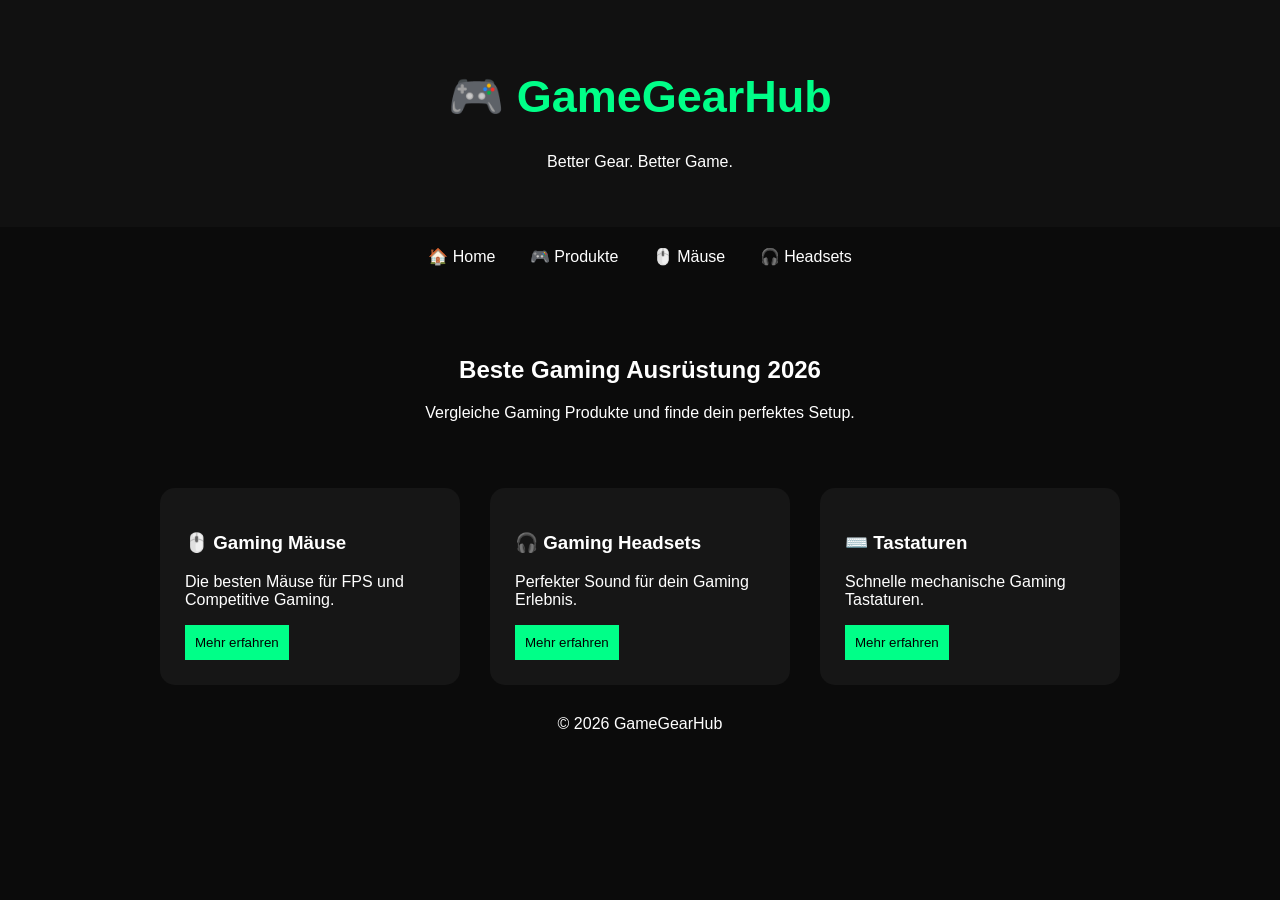
==== index.html @ a5242421 "Add navigation links for mice and headsets" ====
<!DOCTYPE html>
<html lang="de">
<head>
    <meta charset="UTF-8">
    <meta name="viewport" content="width=device-width, initial-scale=1.0">
    <title>GameGearHub - Gaming Gear</title>
    <link rel="stylesheet" href="style.css">
</head>

<body>

<header>
    <h1>🎮 GameGearHub</h1>
    <p>Better Gear. Better Game.</p>
</header>

<nav>

<a href="index.html">🏠 Home</a>

<a href="products.html">🎮 Produkte</a>

<a href="categories/mouse.html">
🖱️ Mäuse
</a>

<a href="categories/headsets.html">
🎧 Headsets
</a>

</nav>

<section class="hero">
    <h2>Beste Gaming Ausrüstung 2026</h2>
    <p>Vergleiche Gaming Produkte und finde dein perfektes Setup.</p>
</section>

<section class="products">

<div class="card">
    <h3>🖱️ Gaming Mäuse</h3>
    <p>Die besten Mäuse für FPS und Competitive Gaming.</p>
    <button>Mehr erfahren</button>
</div>

<div class="card">
    <h3>🎧 Gaming Headsets</h3>
    <p>Perfekter Sound für dein Gaming Erlebnis.</p>
    <button>Mehr erfahren</button>
</div>

<div class="card">
    <h3>⌨️ Tastaturen</h3>
    <p>Schnelle mechanische Gaming Tastaturen.</p>
    <button>Mehr erfahren</button>
</div>

</section>

<footer>
    © 2026 GameGearHub
</footer>

</body>
</html>
---- style.css ----
body {
    margin: 0;
    font-family: Arial, sans-serif;
    background: #0b0b0b;
    color: white;
}

header {
    text-align: center;
    padding: 40px;
    background: #111;
}

header h1 {
    color: #00ff88;
    font-size: 45px;
}

nav {
    text-align: center;
    padding: 20px;
}

nav a {
    color: white;
    margin: 15px;
    text-decoration: none;
}

.hero {
    text-align: center;
    padding: 50px;
}

.products {
    display: flex;
    justify-content: center;
    gap: 20px;
}

.card {
    background: #161616;
    padding: 25px;
    width: 250px;
    border-radius: 15px;
}

button {
    background: #00ff88;
    border: none;
    padding: 10px;
    cursor: pointer;
}

footer {
    text-align: center;
    padding: 30px;
}
.title {
text-align:center;
margin-top:40px;
}


.products {
display:flex;
justify-content:center;
gap:30px;
flex-wrap:wrap;
}


.card img {
width:100%;
border-radius:10px;
}


.card {
transition:0.3s;
}


.card:hover {
transform:translateY(-10px);
}


.rating {
color:#00ff88;
font-size:20px;
}


.buy {

display:inline-block;
background:#00ff88;
color:black;
padding:12px 25px;
border-radius:8px;
text-decoration:none;
font-weight:bold;

}


.buy:hover {

background:white;

}
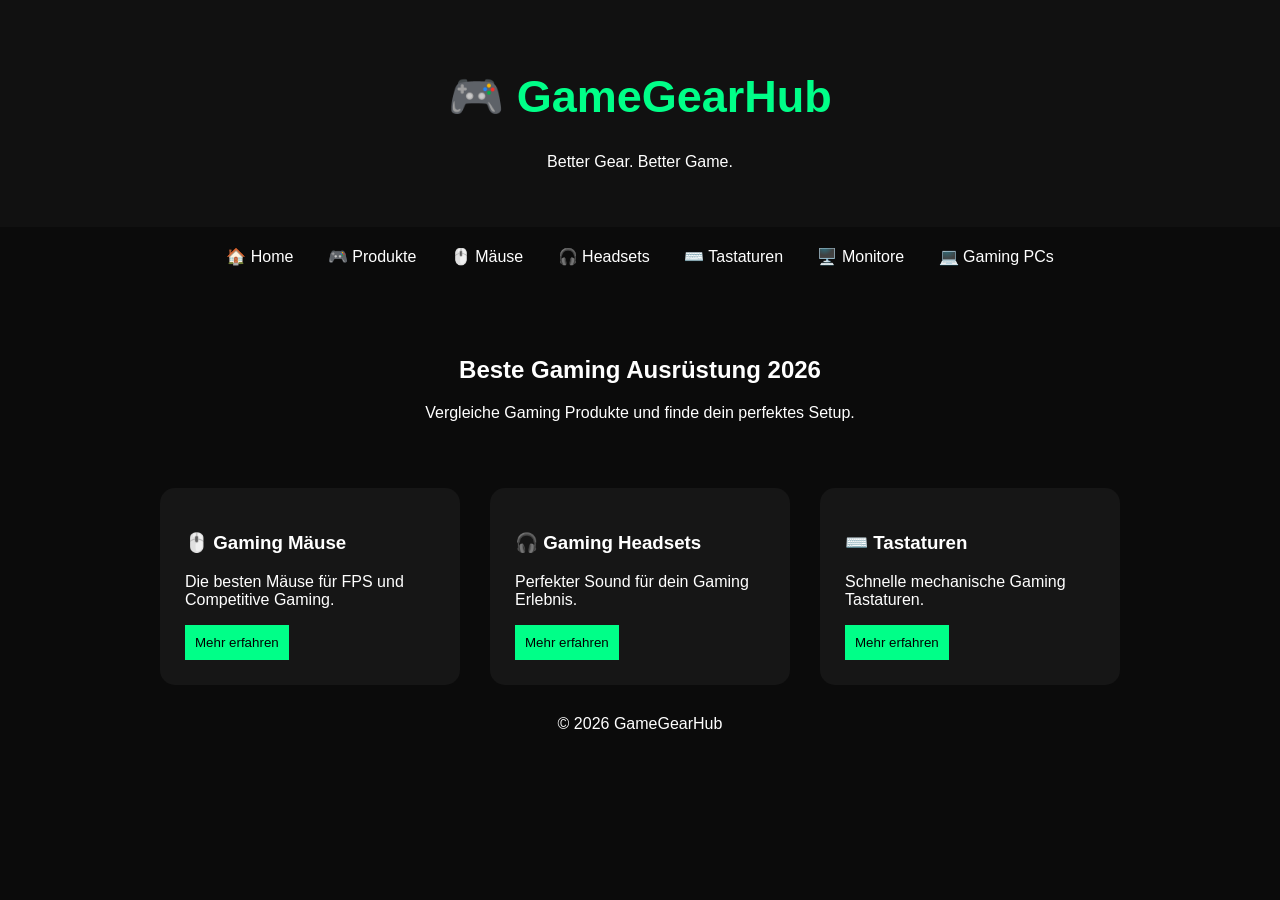
==== commit 85ab5ae1: "Add links for keyboards, monitors, and gaming PCs" ====
--- a/index.html
+++ b/index.html
@@ -26,6 +26,18 @@
 
 <a href="categories/headsets.html">
 🎧 Headsets
+</a>
+
+<a href="categories/keyboards.html">
+⌨️ Tastaturen
+</a>
+
+<a href="categories/monitors.html">
+🖥️ Monitore
+</a>
+
+<a href="categories/gaming-pcs.html">
+💻 Gaming PCs
 </a>
 
 </nav>
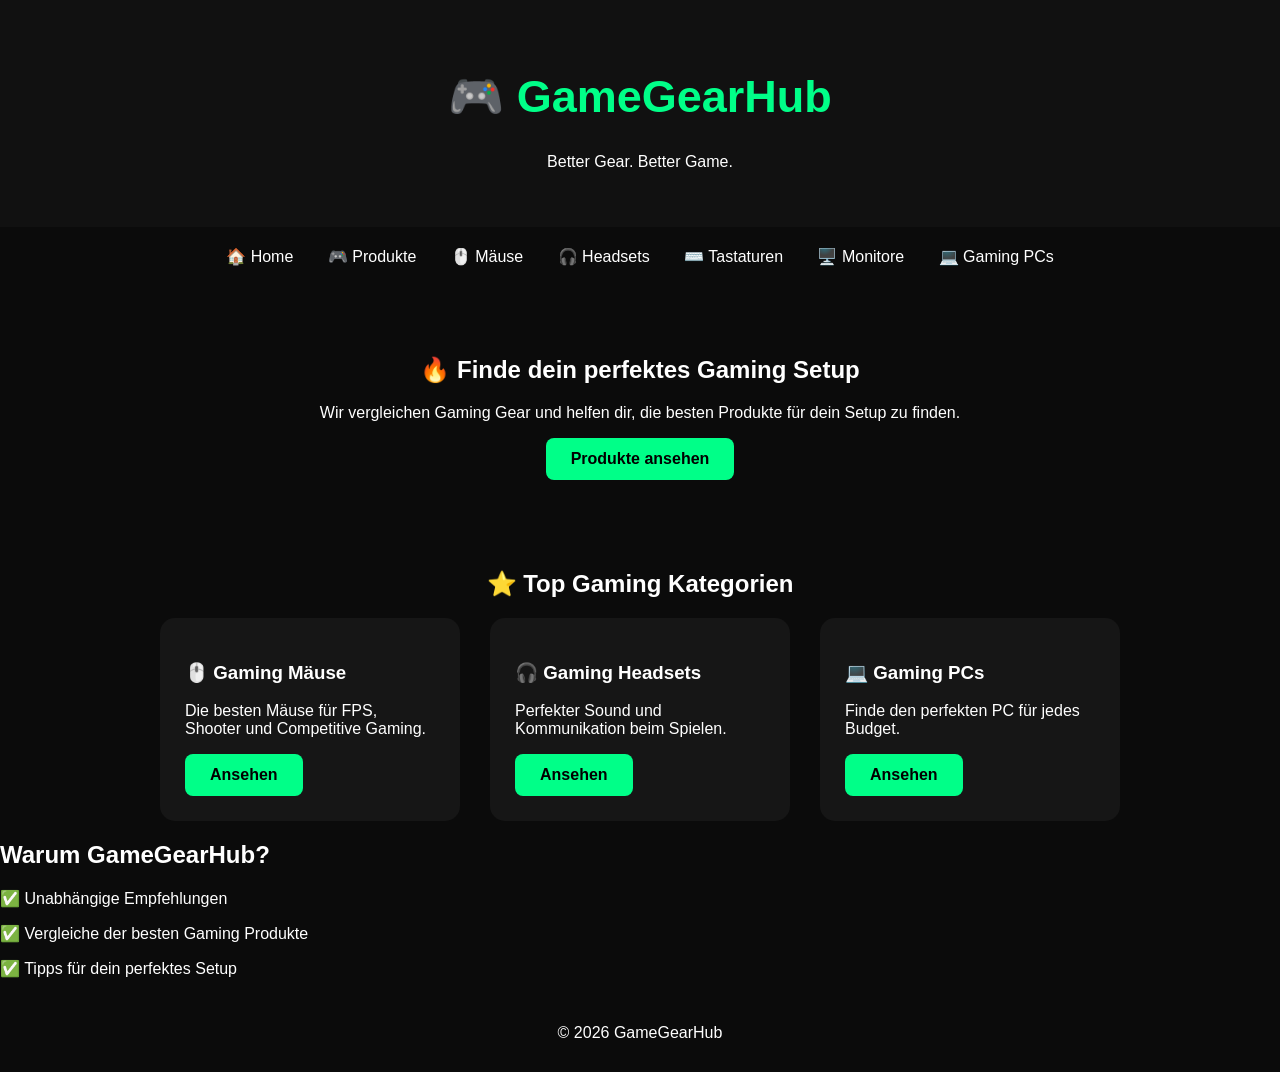
==== commit 2a983f3b: "Revise index.html for 2026 gaming gear promotion Updated content and structure for improved clarity " ====
--- a/index.html
+++ b/index.html
@@ -1,18 +1,30 @@
 <!DOCTYPE html>
 <html lang="de">
+
 <head>
-    <meta charset="UTF-8">
-    <meta name="viewport" content="width=device-width, initial-scale=1.0">
-    <title>GameGearHub - Gaming Gear</title>
-    <link rel="stylesheet" href="style.css">
+
+<meta charset="UTF-8">
+<meta name="viewport" content="width=device-width, initial-scale=1.0">
+
+<title>GameGearHub - Best Gaming Gear 2026</title>
+
+<link rel="stylesheet" href="style.css">
+
 </head>
+
 
 <body>
 
-<header>
-    <h1>🎮 GameGearHub</h1>
-    <p>Better Gear. Better Game.</p>
+
+<header class="main-header">
+
+<h1>🎮 GameGearHub</h1>
+
+<p>Better Gear. Better Game.</p>
+
 </header>
+
+
 
 <nav>
 
@@ -20,58 +32,140 @@
 
 <a href="products.html">🎮 Produkte</a>
 
-<a href="categories/mouse.html">
-🖱️ Mäuse
-</a>
+<a href="categories/mouse.html">🖱️ Mäuse</a>
 
-<a href="categories/headsets.html">
-🎧 Headsets
-</a>
+<a href="categories/headsets.html">🎧 Headsets</a>
 
-<a href="categories/keyboards.html">
-⌨️ Tastaturen
-</a>
+<a href="categories/keyboards.html">⌨️ Tastaturen</a>
 
-<a href="categories/monitors.html">
-🖥️ Monitore
-</a>
+<a href="categories/monitors.html">🖥️ Monitore</a>
 
-<a href="categories/gaming-pcs.html">
-💻 Gaming PCs
-</a>
+<a href="categories/gaming-pcs.html">💻 Gaming PCs</a>
 
 </nav>
 
+
+
+
 <section class="hero">
-    <h2>Beste Gaming Ausrüstung 2026</h2>
-    <p>Vergleiche Gaming Produkte und finde dein perfektes Setup.</p>
+
+<h2>🔥 Finde dein perfektes Gaming Setup</h2>
+
+<p>
+Wir vergleichen Gaming Gear und helfen dir,
+die besten Produkte für dein Setup zu finden.
+</p>
+
+
+<a class="buy" href="products.html">
+Produkte ansehen
+</a>
+
+
 </section>
 
-<section class="products">
+
+
+
+<section>
+
+<h2 class="title">
+⭐ Top Gaming Kategorien
+</h2>
+
+
+<div class="products">
+
 
 <div class="card">
-    <h3>🖱️ Gaming Mäuse</h3>
-    <p>Die besten Mäuse für FPS und Competitive Gaming.</p>
-    <button>Mehr erfahren</button>
+
+<h3>🖱️ Gaming Mäuse</h3>
+
+<p>
+Die besten Mäuse für FPS, Shooter und Competitive Gaming.
+</p>
+
+<a class="buy" href="categories/mouse.html">
+Ansehen
+</a>
+
 </div>
 
+
+
 <div class="card">
-    <h3>🎧 Gaming Headsets</h3>
-    <p>Perfekter Sound für dein Gaming Erlebnis.</p>
-    <button>Mehr erfahren</button>
+
+<h3>🎧 Gaming Headsets</h3>
+
+<p>
+Perfekter Sound und Kommunikation beim Spielen.
+</p>
+
+<a class="buy" href="categories/headsets.html">
+Ansehen
+</a>
+
 </div>
 
+
+
 <div class="card">
-    <h3>⌨️ Tastaturen</h3>
-    <p>Schnelle mechanische Gaming Tastaturen.</p>
-    <button>Mehr erfahren</button>
+
+<h3>💻 Gaming PCs</h3>
+
+<p>
+Finde den perfekten PC für jedes Budget.
+</p>
+
+<a class="buy" href="categories/gaming-pcs.html">
+Ansehen
+</a>
+
+</div>
+
+
+
 </div>
 
 </section>
 
+
+
+
+
+<section class="why">
+
+
+<h2>
+Warum GameGearHub?
+</h2>
+
+
+<p>
+✅ Unabhängige Empfehlungen
+</p>
+
+<p>
+✅ Vergleiche der besten Gaming Produkte
+</p>
+
+<p>
+✅ Tipps für dein perfektes Setup
+</p>
+
+
+</section>
+
+
+
+
 <footer>
-    © 2026 GameGearHub
+
+© 2026 GameGearHub
+
 </footer>
 
+
 </body>
+
 </html>
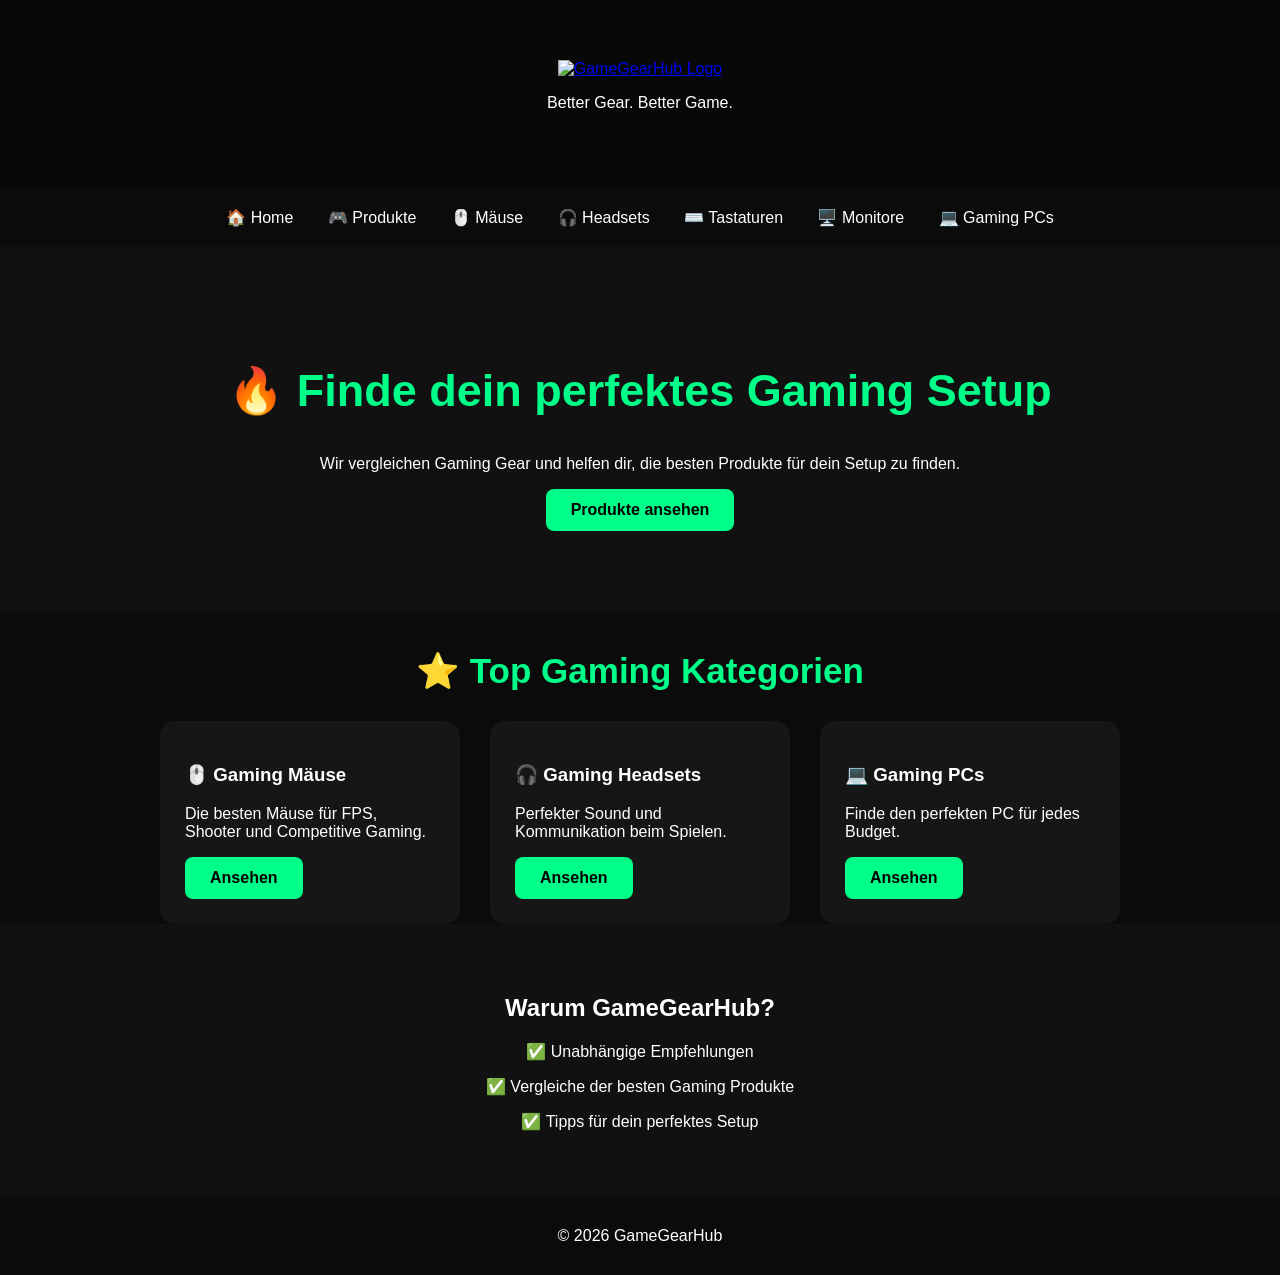
==== commit 395546ed: "Add logo link to main header in index.html" ====
--- a/index.html
+++ b/index.html
@@ -18,9 +18,11 @@
 
 <header class="main-header">
 
-<h1>🎮 GameGearHub</h1>
+    <a href="index.html" class="logo-link">
+        <img src="images/logo.png" alt="GameGearHub Logo" class="logo">
+    </a>
 
-<p>Better Gear. Better Game.</p>
+    <p>Better Gear. Better Game.</p>
 
 </header>
 
--- a/style.css
+++ b/style.css
@@ -110,3 +110,59 @@
 background:white;
 
 }
+.main-header {
+
+background:#080808;
+
+padding:60px;
+
+text-align:center;
+
+}
+
+
+.hero {
+
+text-align:center;
+
+padding:80px 20px;
+
+background:#111;
+
+}
+
+
+.hero h2 {
+
+font-size:45px;
+
+color:#00ff88;
+
+}
+
+
+.why {
+
+text-align:center;
+
+padding:50px;
+
+background:#111;
+
+}
+
+
+nav a:hover {
+
+color:#00ff88;
+
+}
+
+
+.title {
+
+font-size:35px;
+
+color:#00ff88;
+
+}
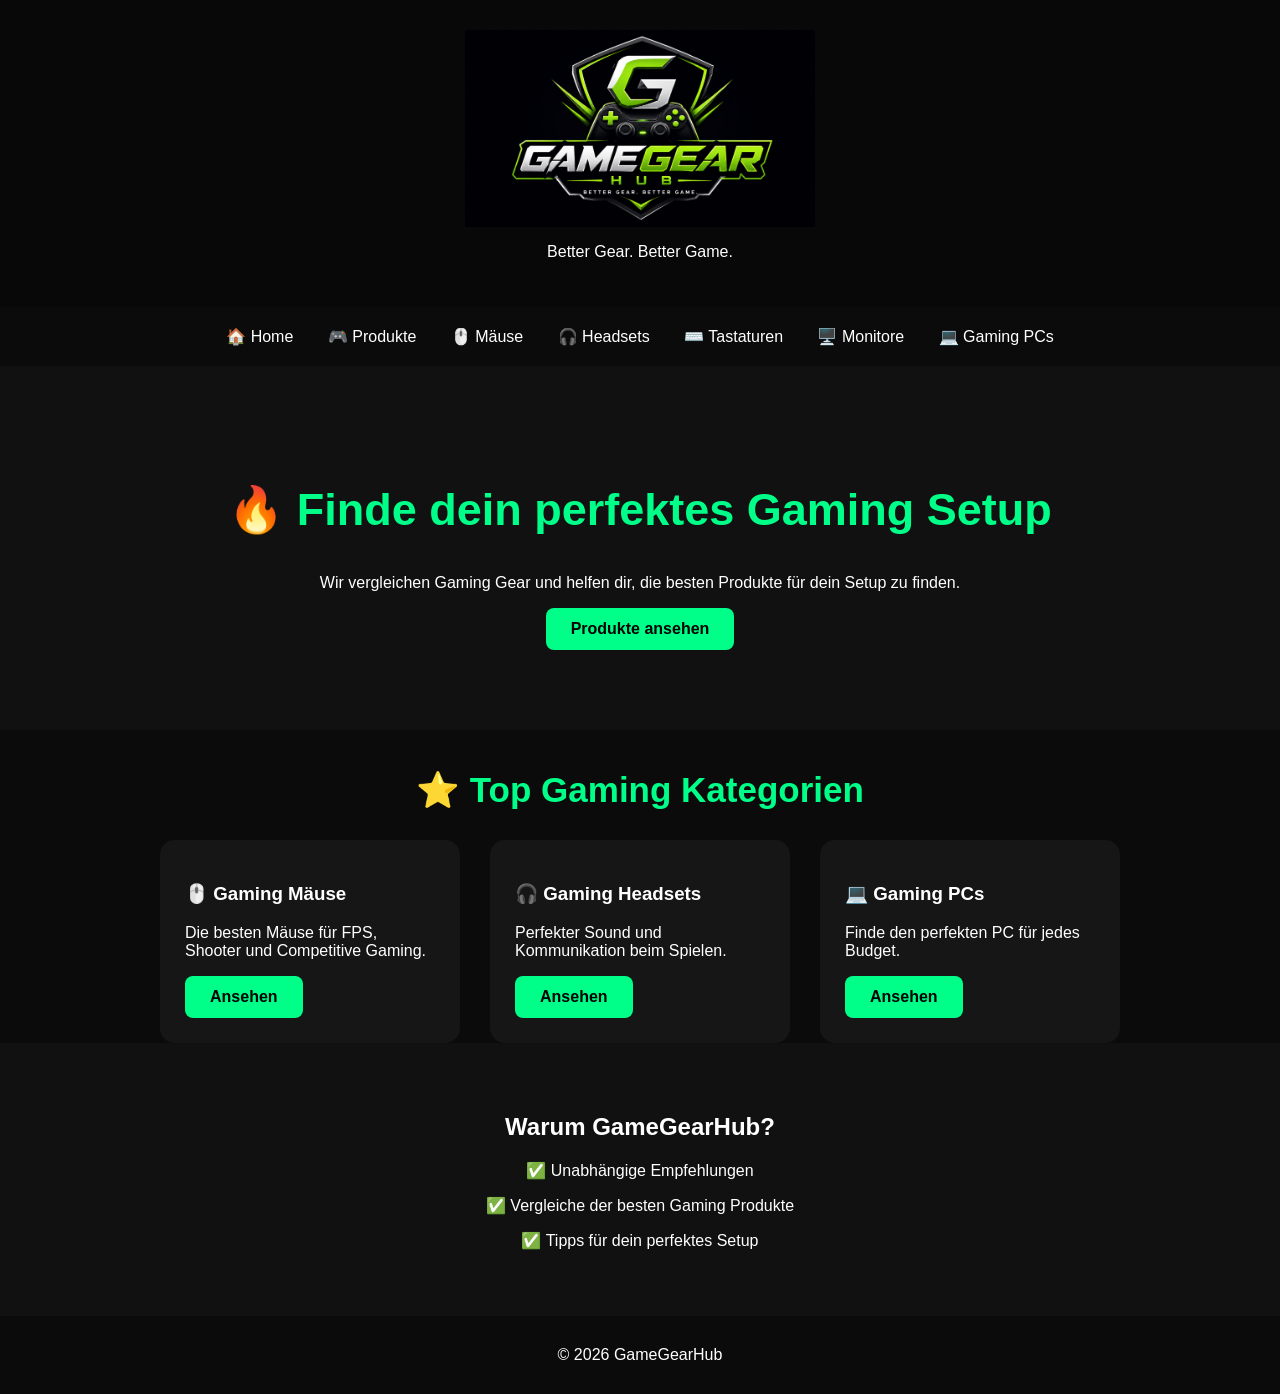
==== commit 4e7f9a39: "Fix logo link in header of index.html" ====
--- a/index.html
+++ b/index.html
@@ -18,7 +18,7 @@
 
 <header class="main-header">
 
-    <a href="index.html" class="logo-link">
+    <a href="index.html">
         <img src="images/logo.png" alt="GameGearHub Logo" class="logo">
     </a>
 
--- a/style.css
+++ b/style.css
@@ -166,3 +166,20 @@
 color:#00ff88;
 
 }
+.logo {
+    width: 350px;
+    max-width: 90%;
+    height: auto;
+    display: block;
+    margin: 0 auto;
+}
+
+.logo-link {
+    display: inline-block;
+}
+
+.main-header {
+    text-align: center;
+    padding: 30px 20px;
+    background: #080808;
+}
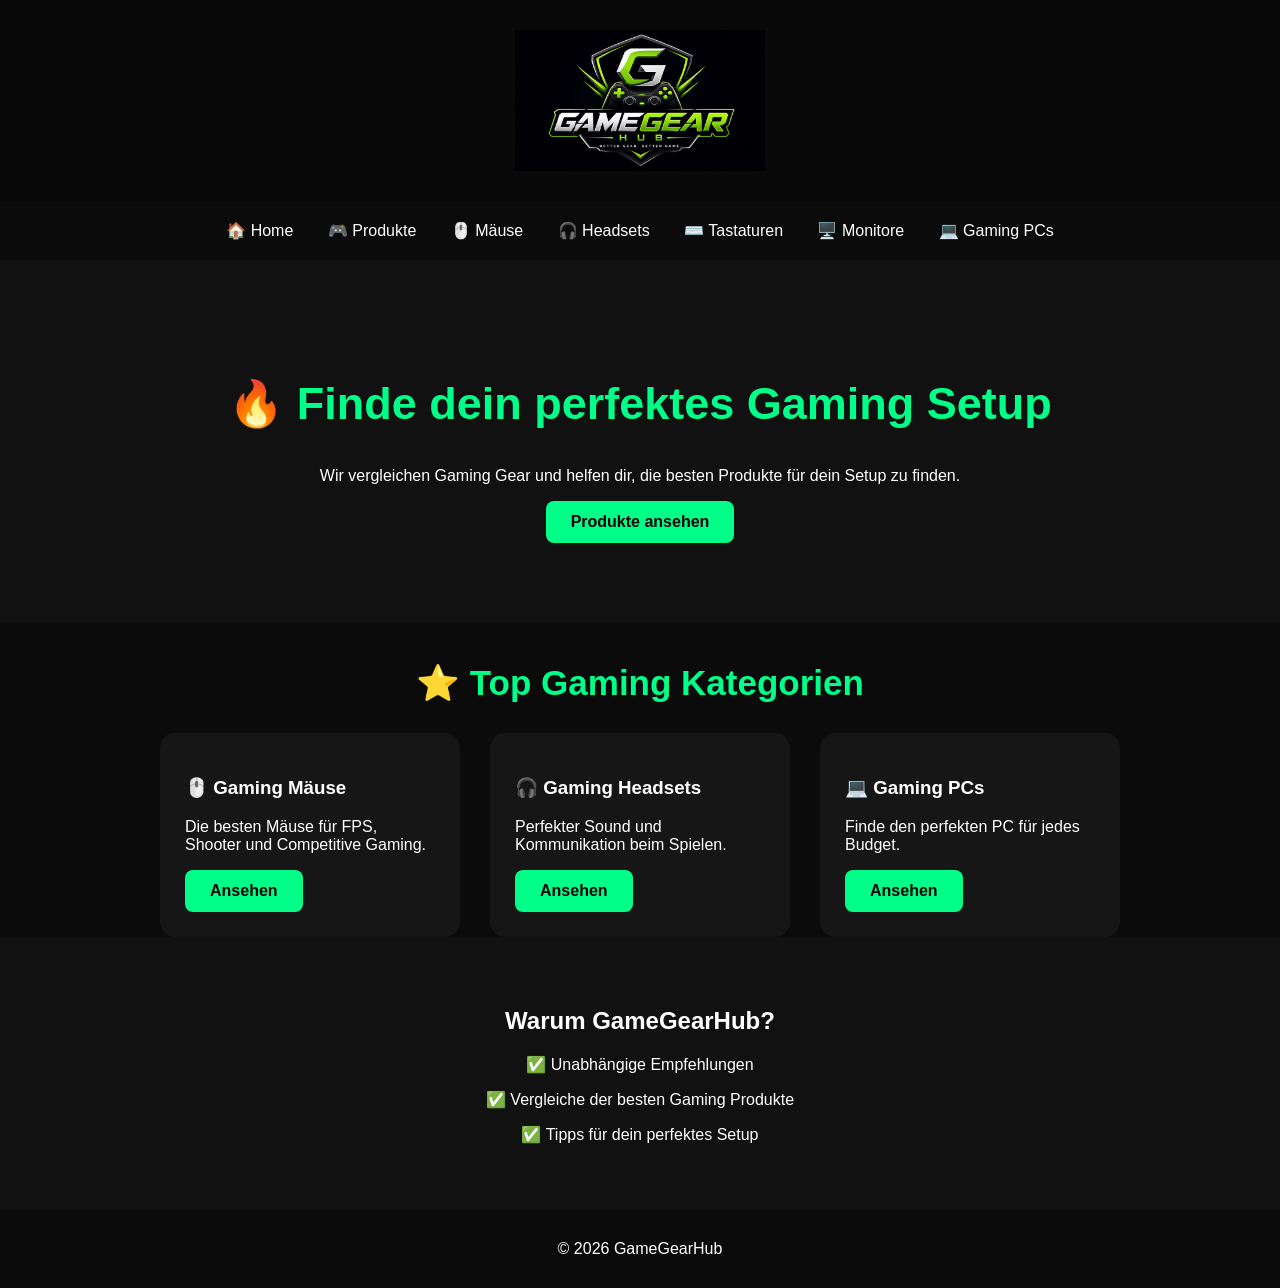
==== commit e4a0c657: "Modify logo alt text and remove slogan Updated logo alt text and removed slogan." ====
--- a/index.html
+++ b/index.html
@@ -19,10 +19,8 @@
 <header class="main-header">
 
     <a href="index.html">
-        <img src="images/logo.png" alt="GameGearHub Logo" class="logo">
+        <img src="images/logo.png" alt="GameGearHub" class="logo">
     </a>
-
-    <p>Better Gear. Better Game.</p>
 
 </header>
 
--- a/style.css
+++ b/style.css
@@ -167,7 +167,7 @@
 
 }
 .logo {
-    width: 350px;
+    width: 250px;
     max-width: 90%;
     height: auto;
     display: block;
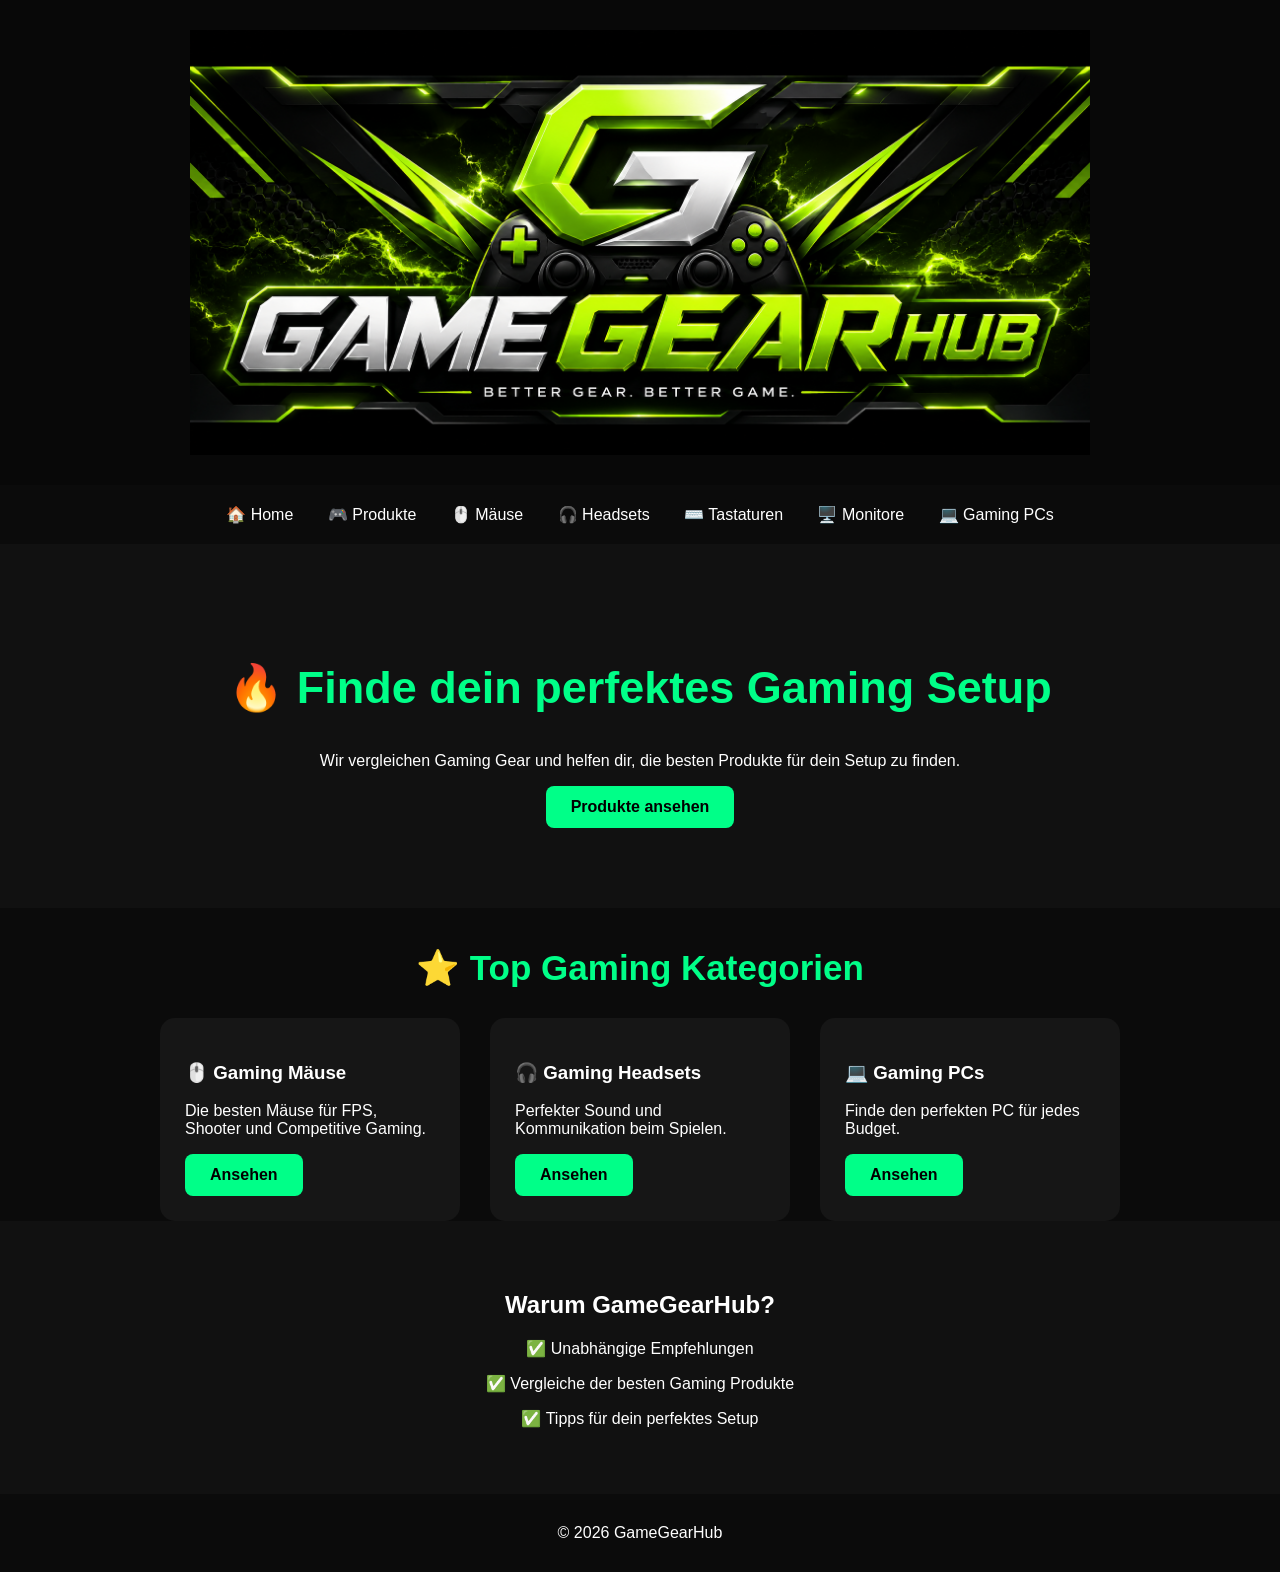
==== commit f852db8d: "Update logo alt text in index.html" ====
--- a/index.html
+++ b/index.html
@@ -17,11 +17,9 @@
 
 
 <header class="main-header">
-
     <a href="index.html">
-        <img src="images/logo.png" alt="GameGearHub" class="logo">
+        <img src="images/logo.png" alt="GameGearHub Logo" class="logo">
     </a>
-
 </header>
 
 
--- a/style.css
+++ b/style.css
@@ -111,16 +111,12 @@
 
 }
 .main-header {
-
-background:#080808;
-
-padding:60px;
-
-text-align:center;
-
+    background: #080808;
+    display: flex;
+    justify-content: center;
+    align-items: center;
+    padding: 20px;
 }
-
-
 .hero {
 
 text-align:center;
@@ -167,11 +163,11 @@
 
 }
 .logo {
-    width: 250px;
-    max-width: 90%;
+    display: block;
+    width: 100%;
+    max-width: 900px; /* Größe des Logos */
     height: auto;
-    display: block;
-    margin: 0 auto;
+    object-fit: contain;
 }
 
 .logo-link {
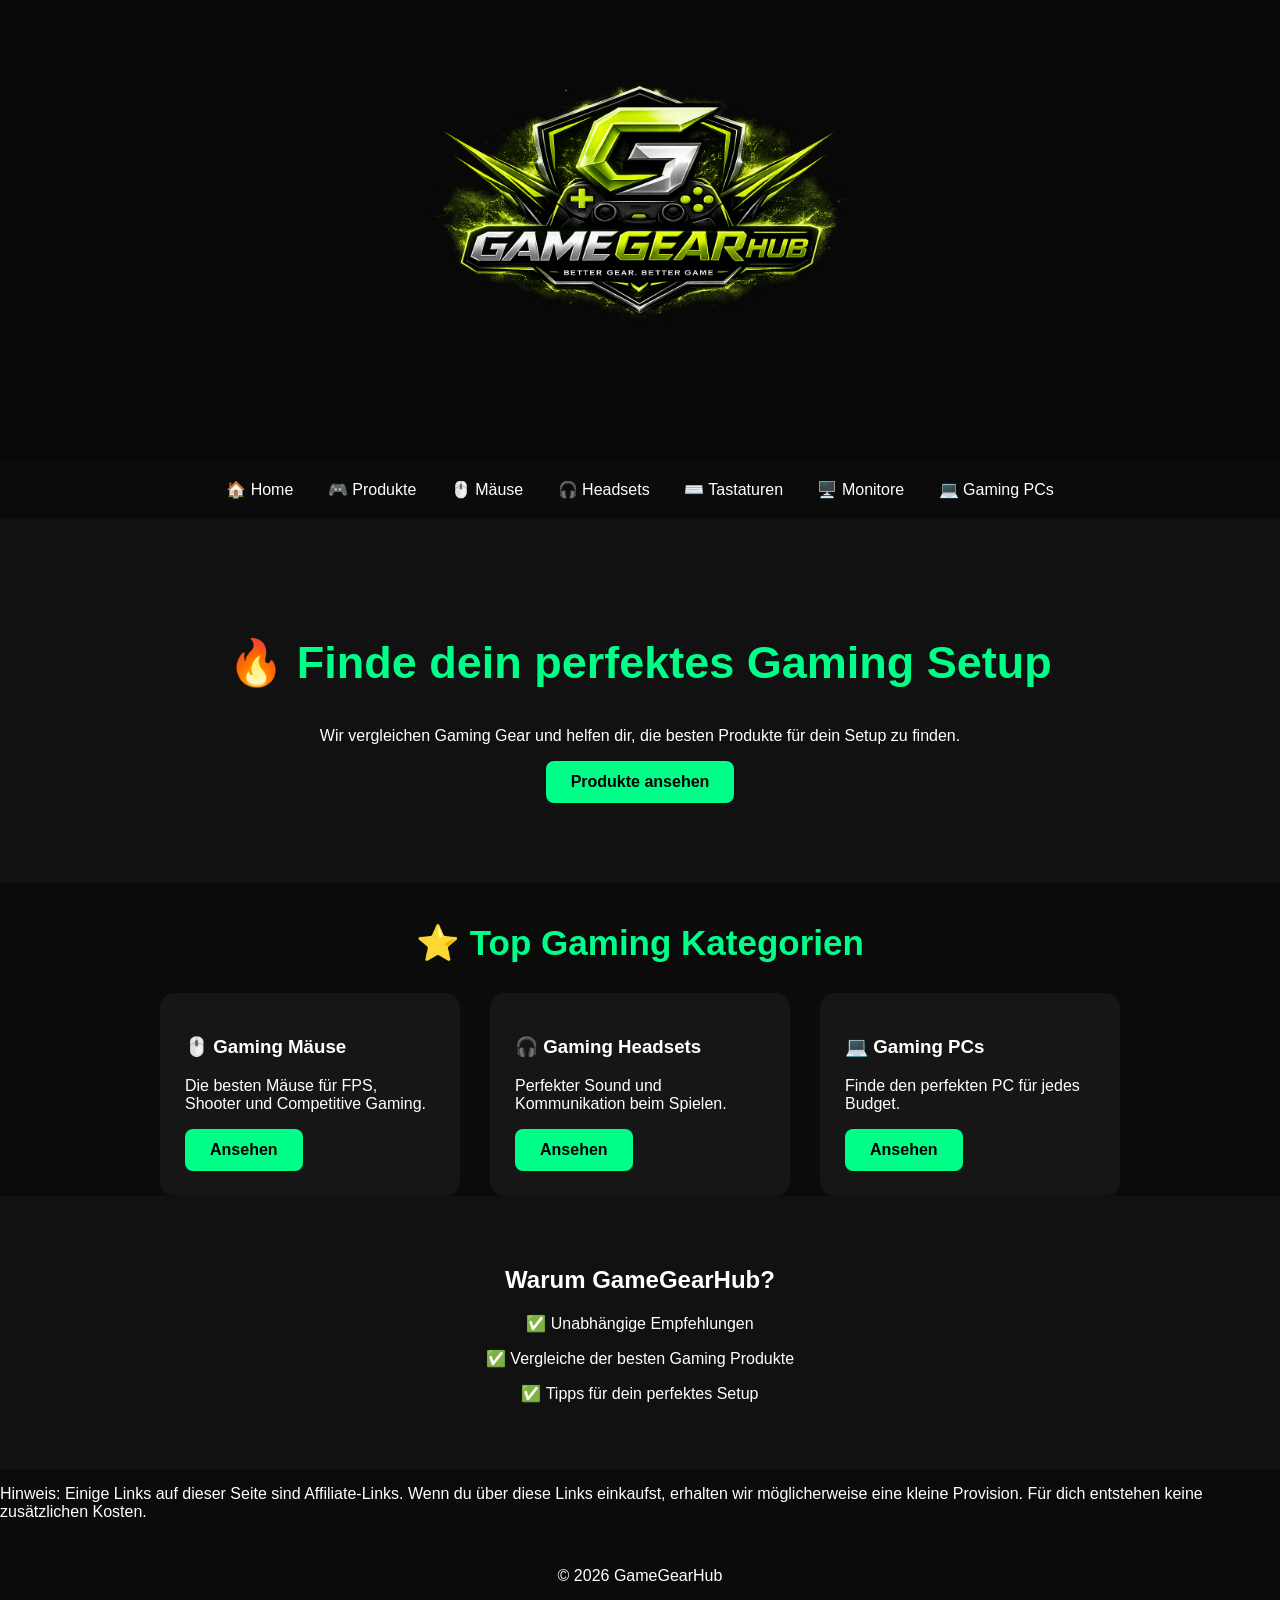
==== commit d295798c: "Add affiliate notice paragraph Added affiliate notice to the index.html file." ====
--- a/index.html
+++ b/index.html
@@ -154,6 +154,11 @@
 
 </section>
 
+<p class="affiliate-hinweis">
+    Hinweis: Einige Links auf dieser Seite sind Affiliate-Links.
+    Wenn du über diese Links einkaufst, erhalten wir möglicherweise eine kleine Provision.
+    Für dich entstehen keine zusätzlichen Kosten.
+</p>
 
 
 
--- a/style.css
+++ b/style.css
@@ -115,8 +115,10 @@
     display: flex;
     justify-content: center;
     align-items: center;
-    padding: 20px;
+    padding: 0;
 }
+
+
 .hero {
 
 text-align:center;
@@ -163,11 +165,9 @@
 
 }
 .logo {
+    width: 600px;
+    height: auto;
     display: block;
-    width: 100%;
-    max-width: 900px; /* Größe des Logos */
-    height: auto;
-    object-fit: contain;
 }
 
 .logo-link {
